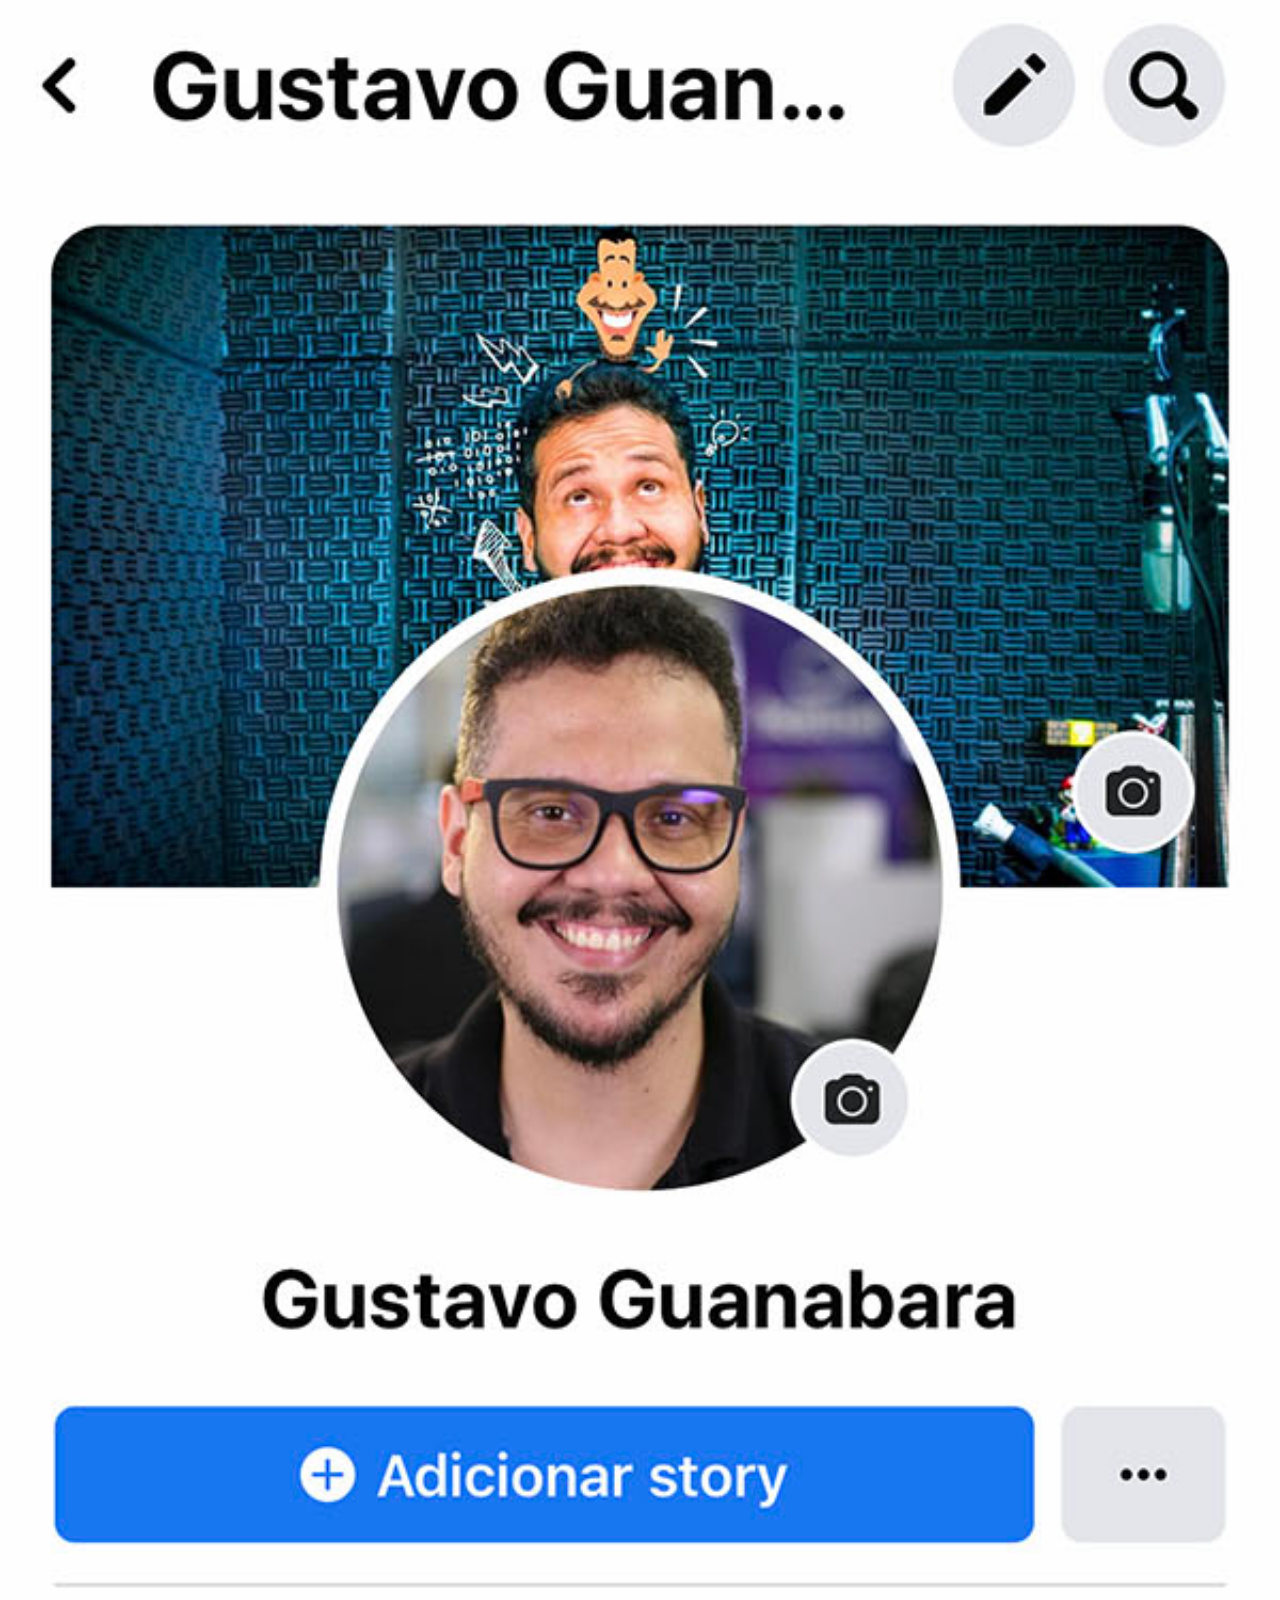
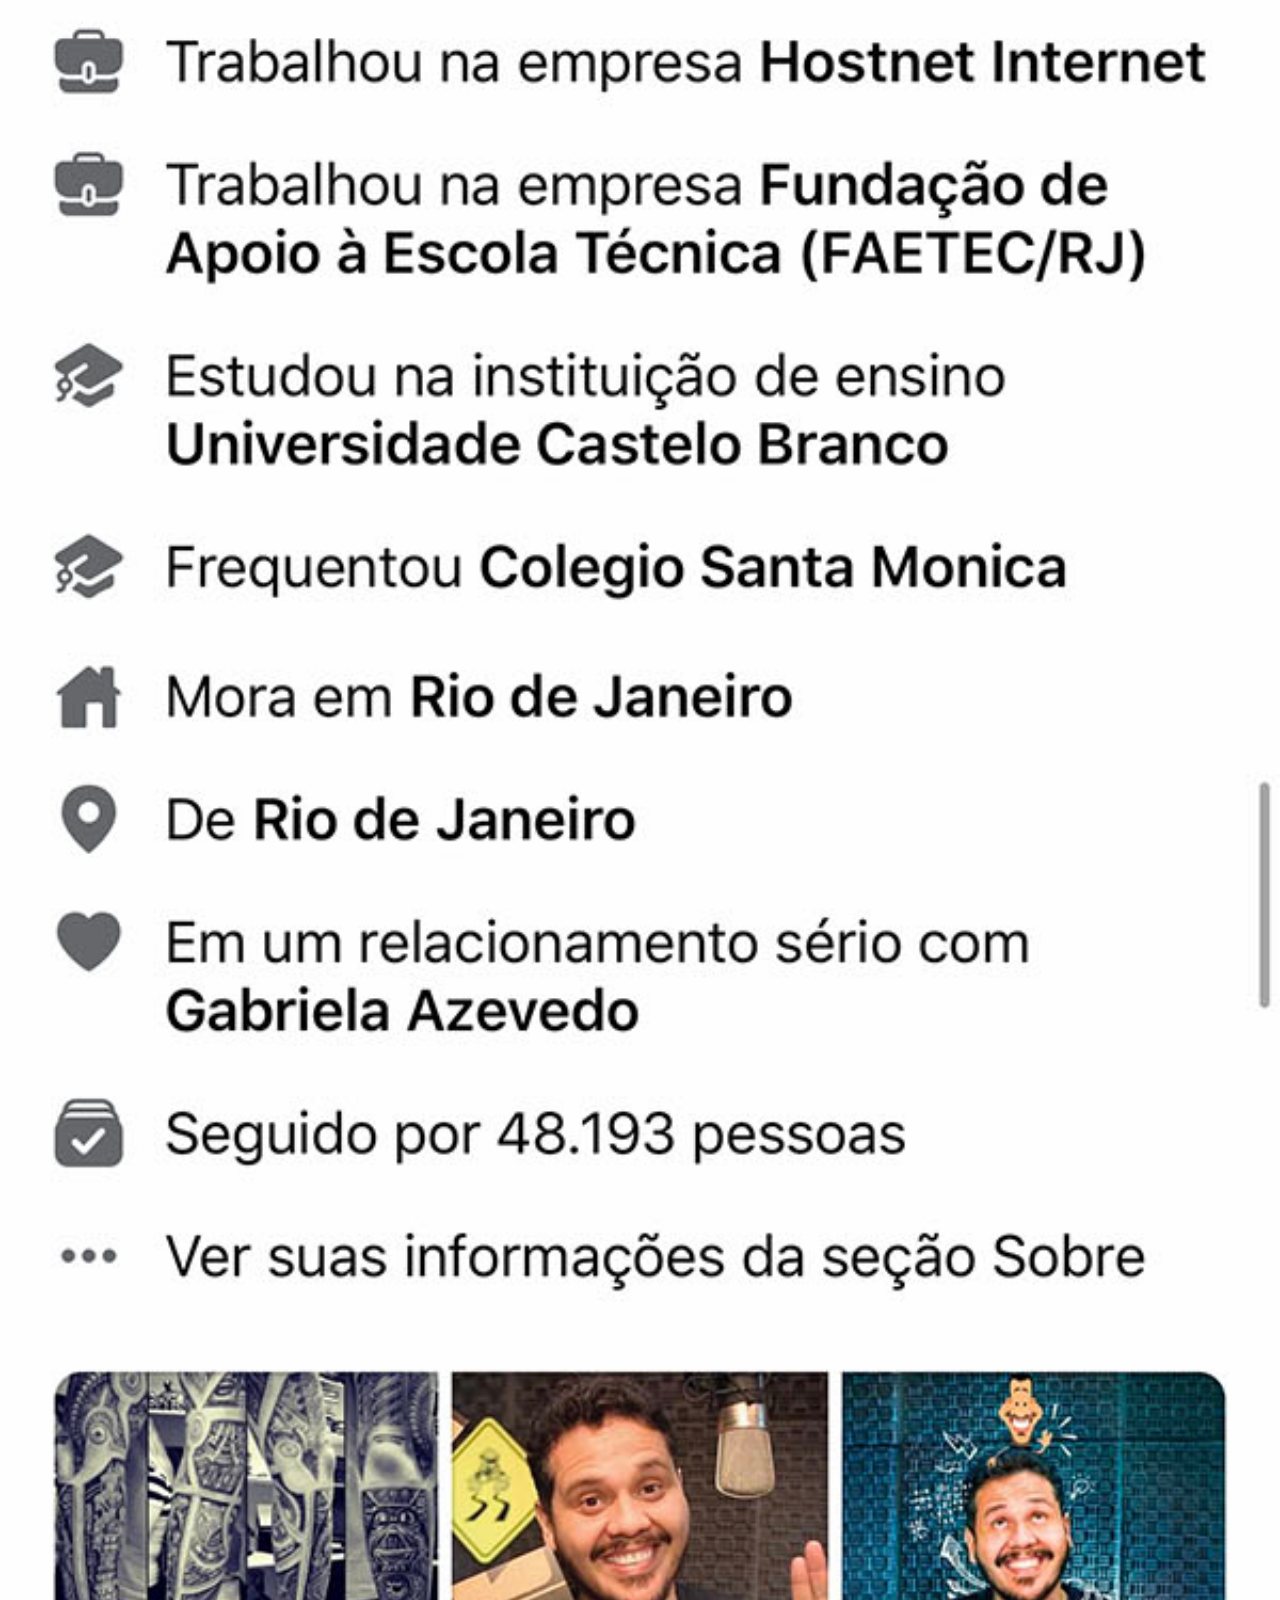
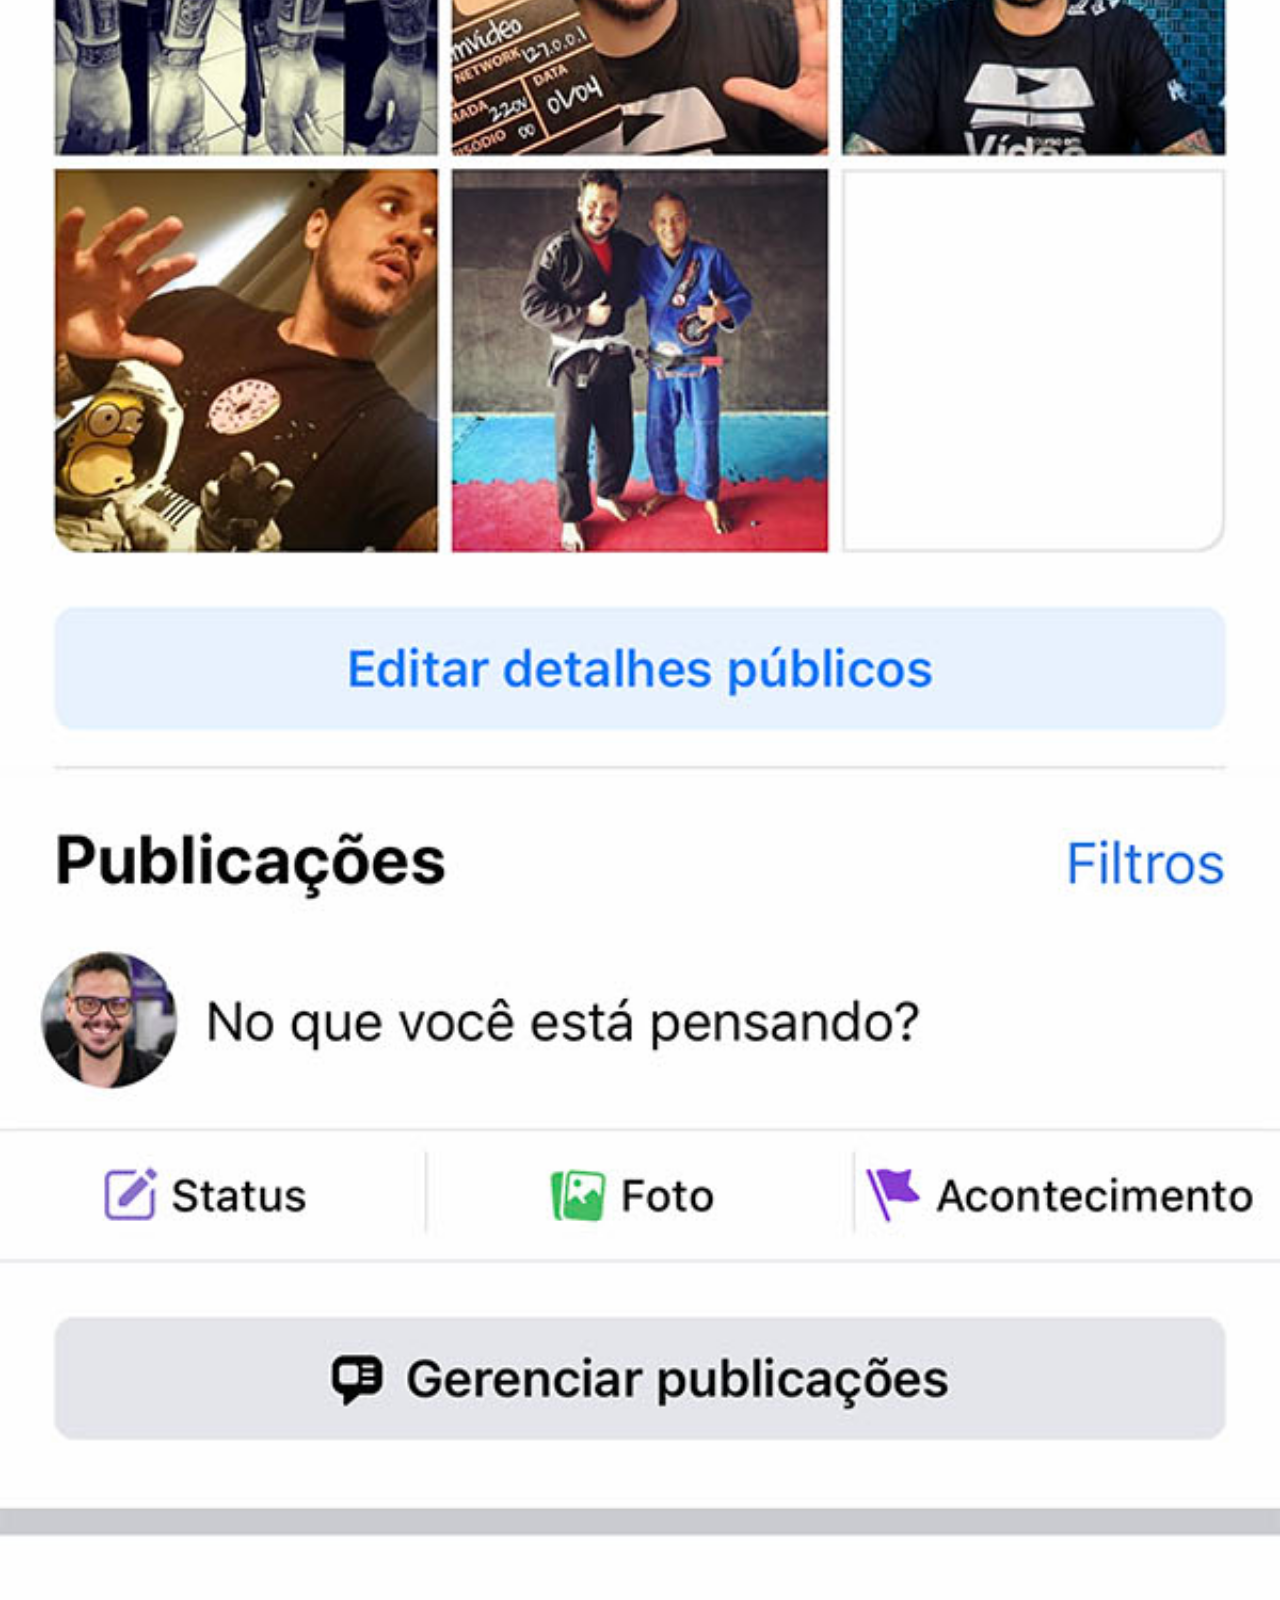
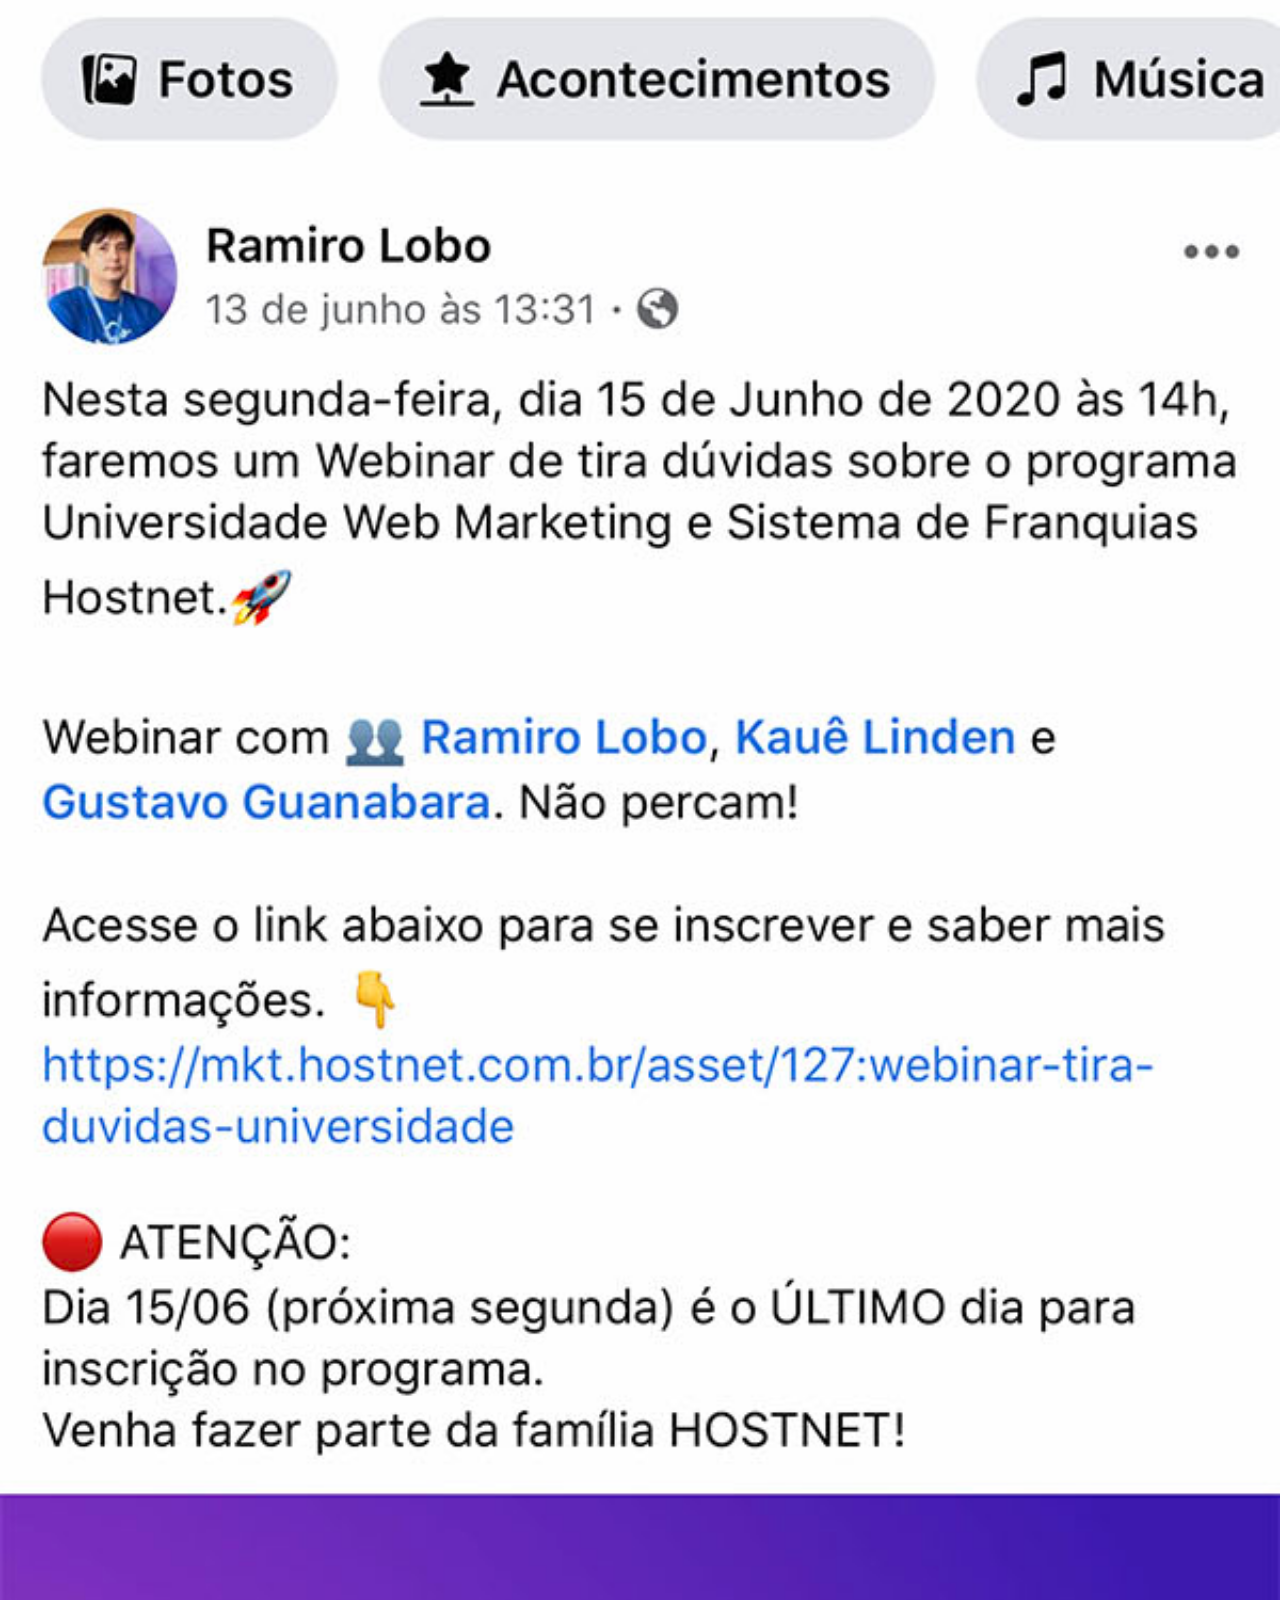
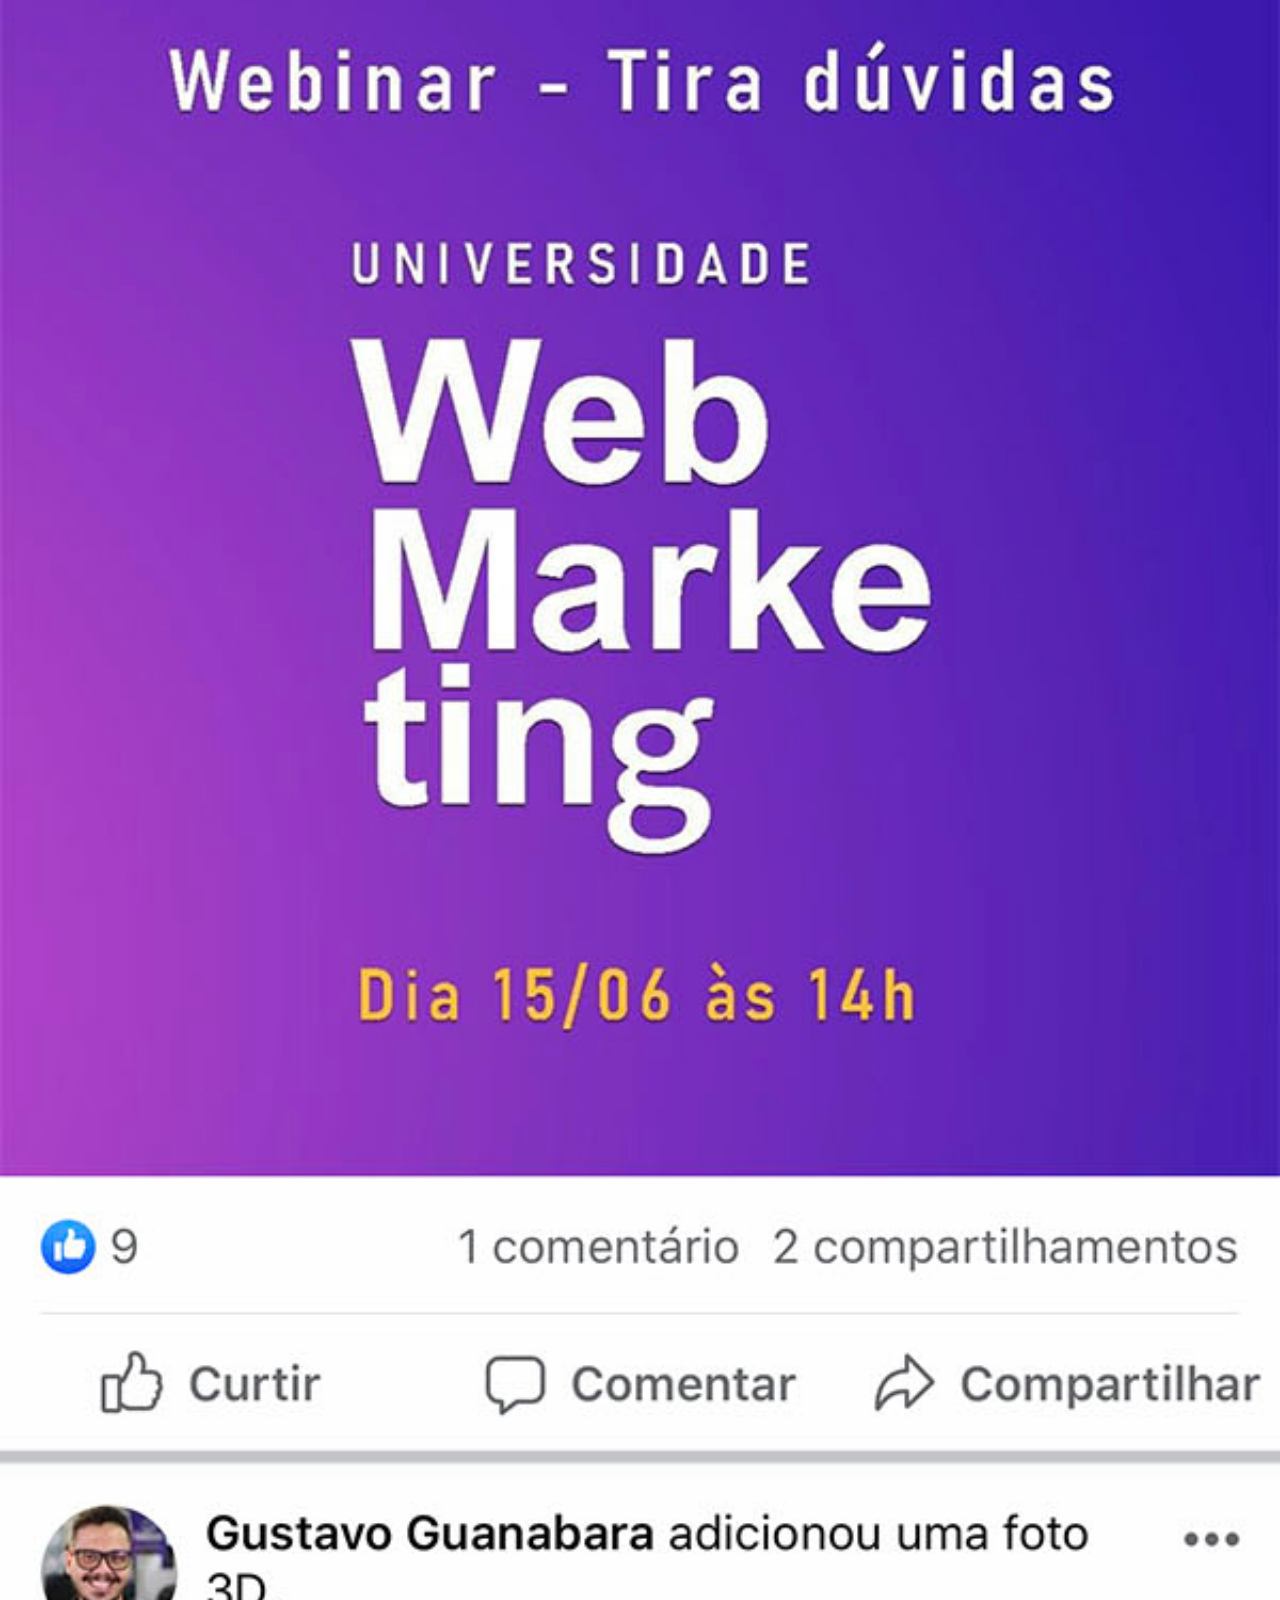
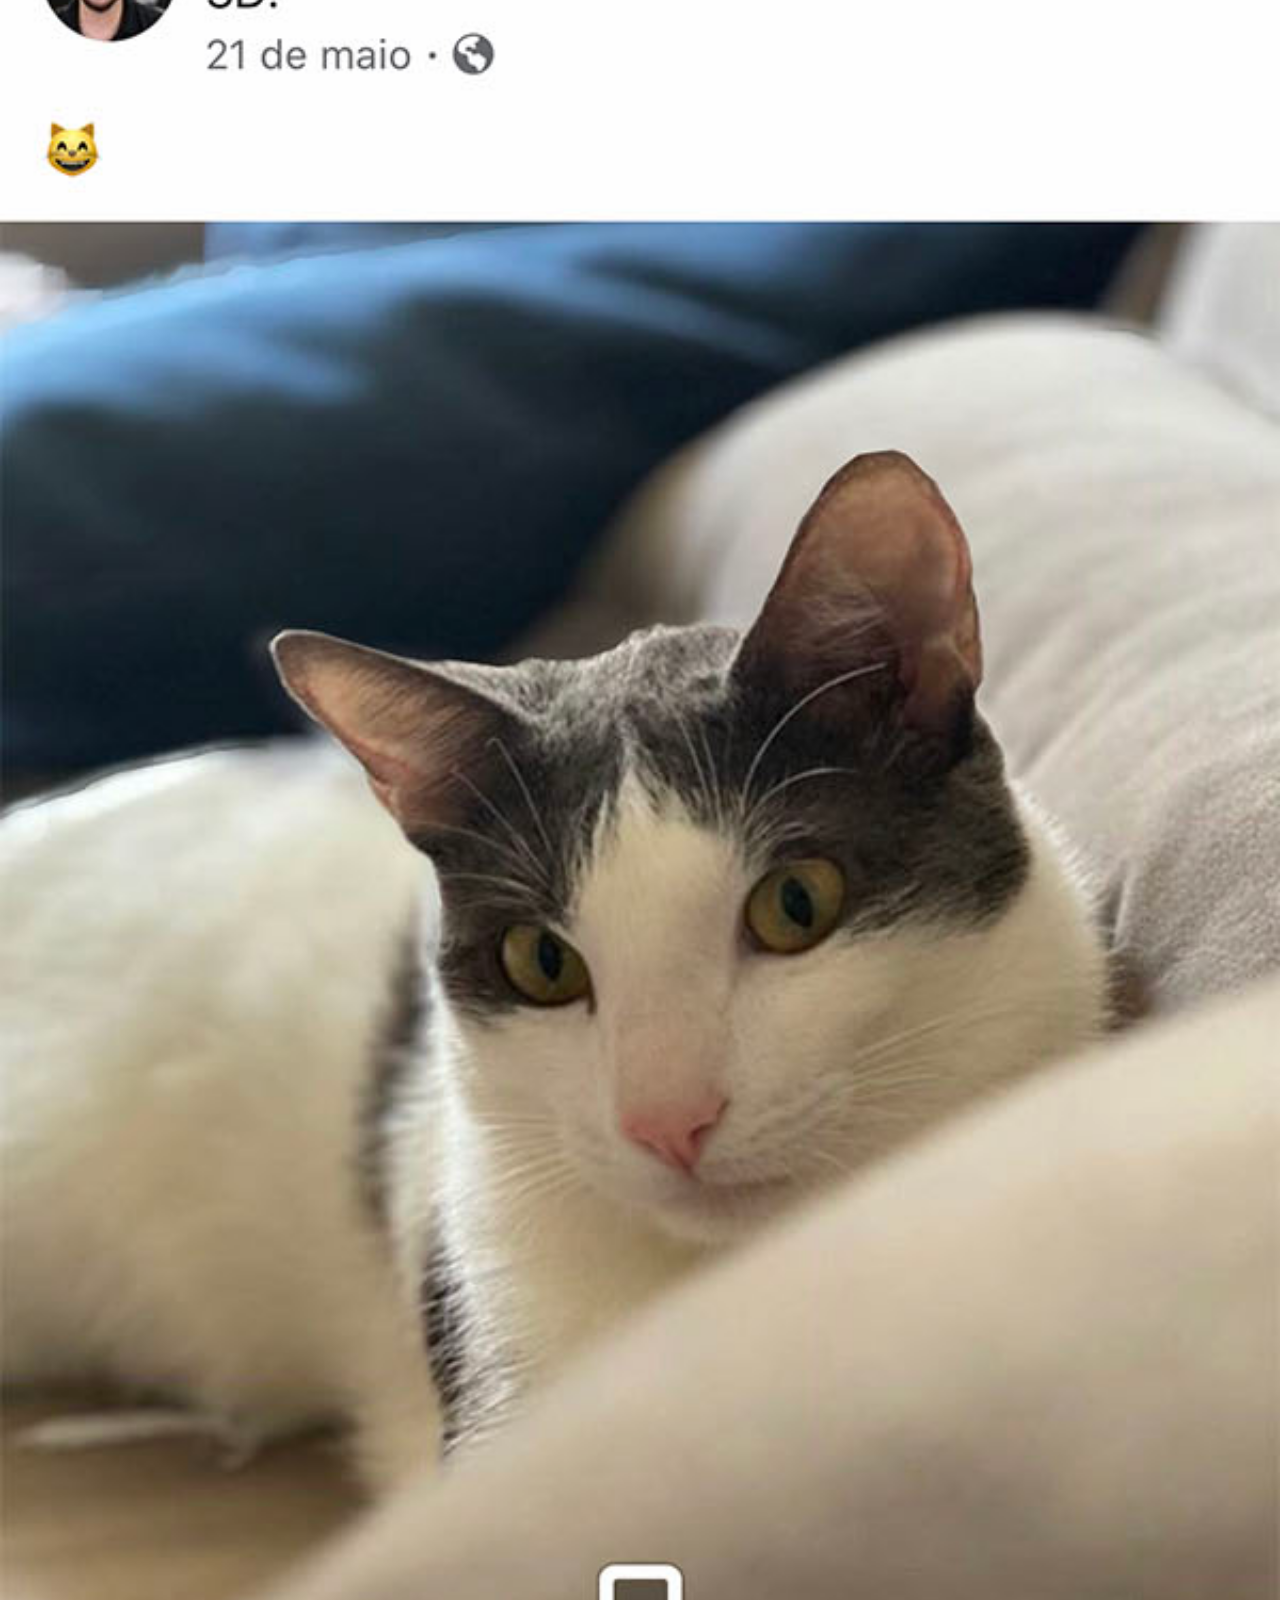
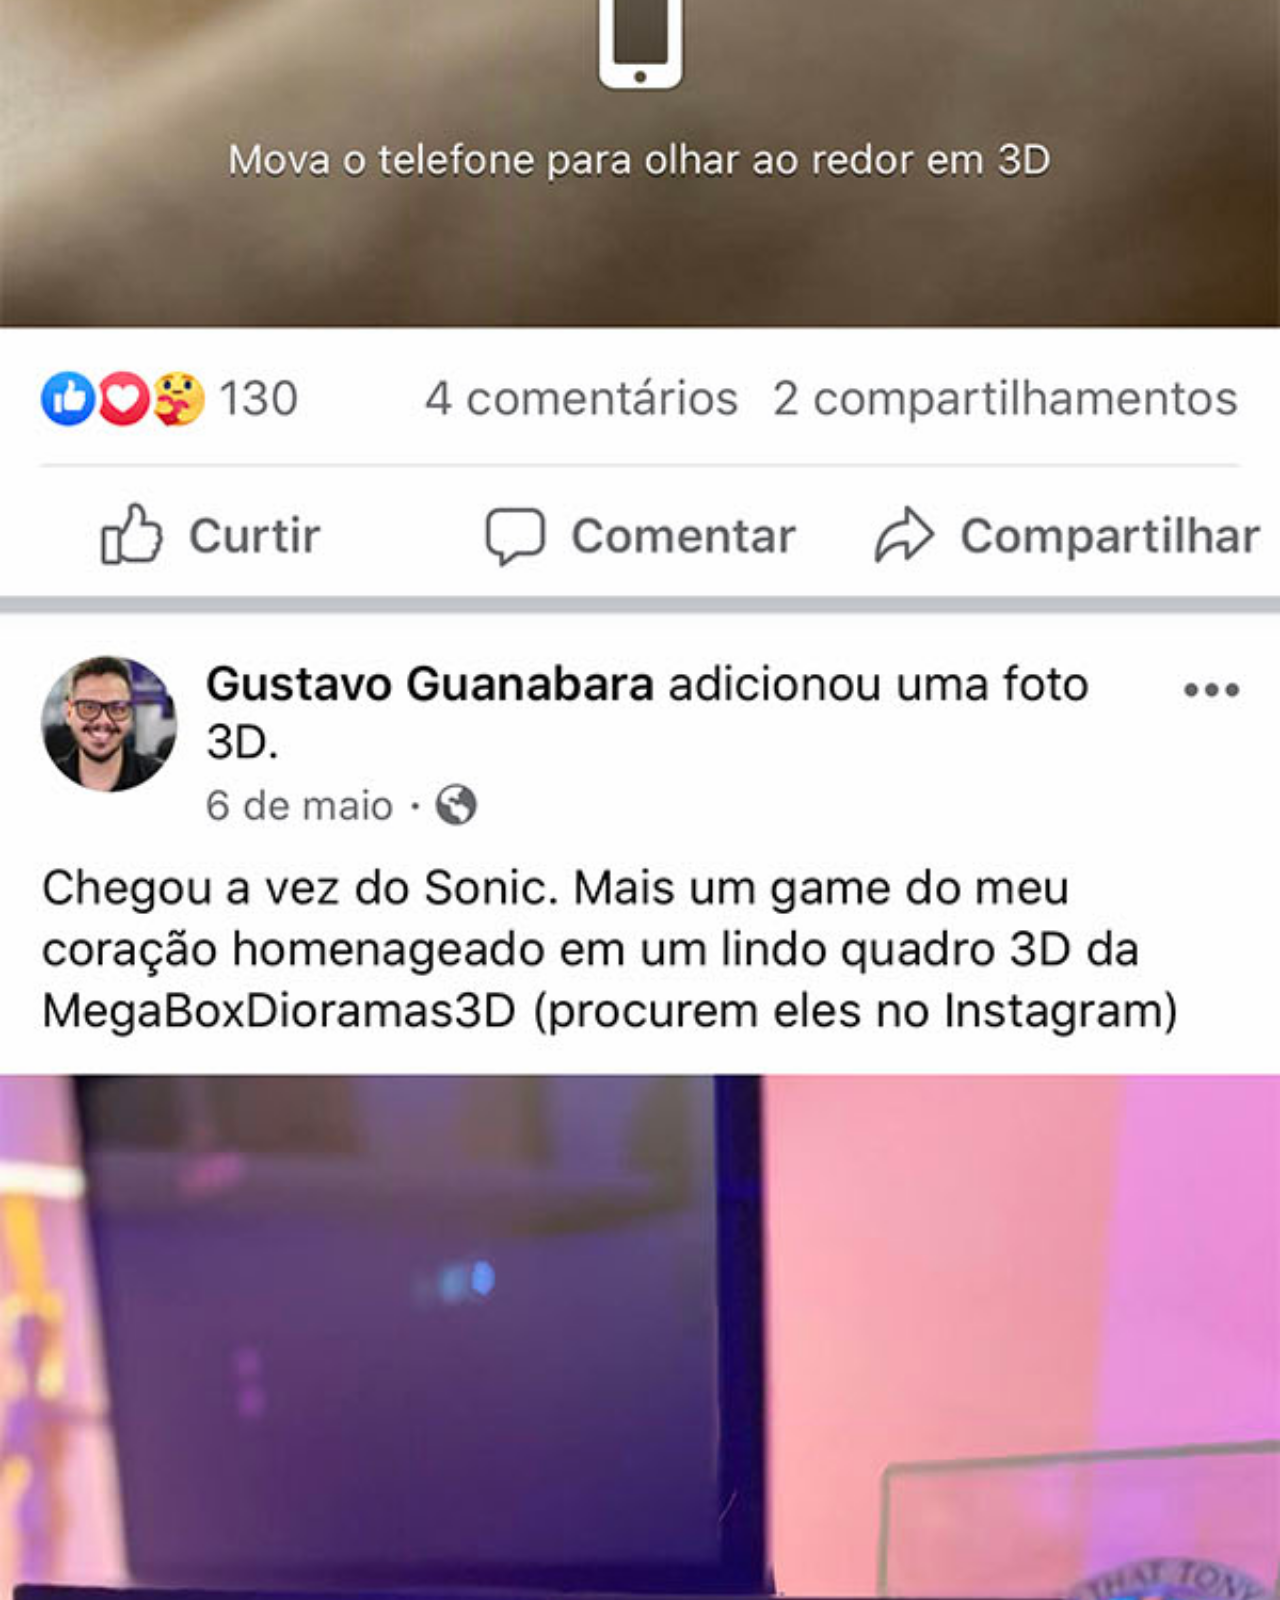
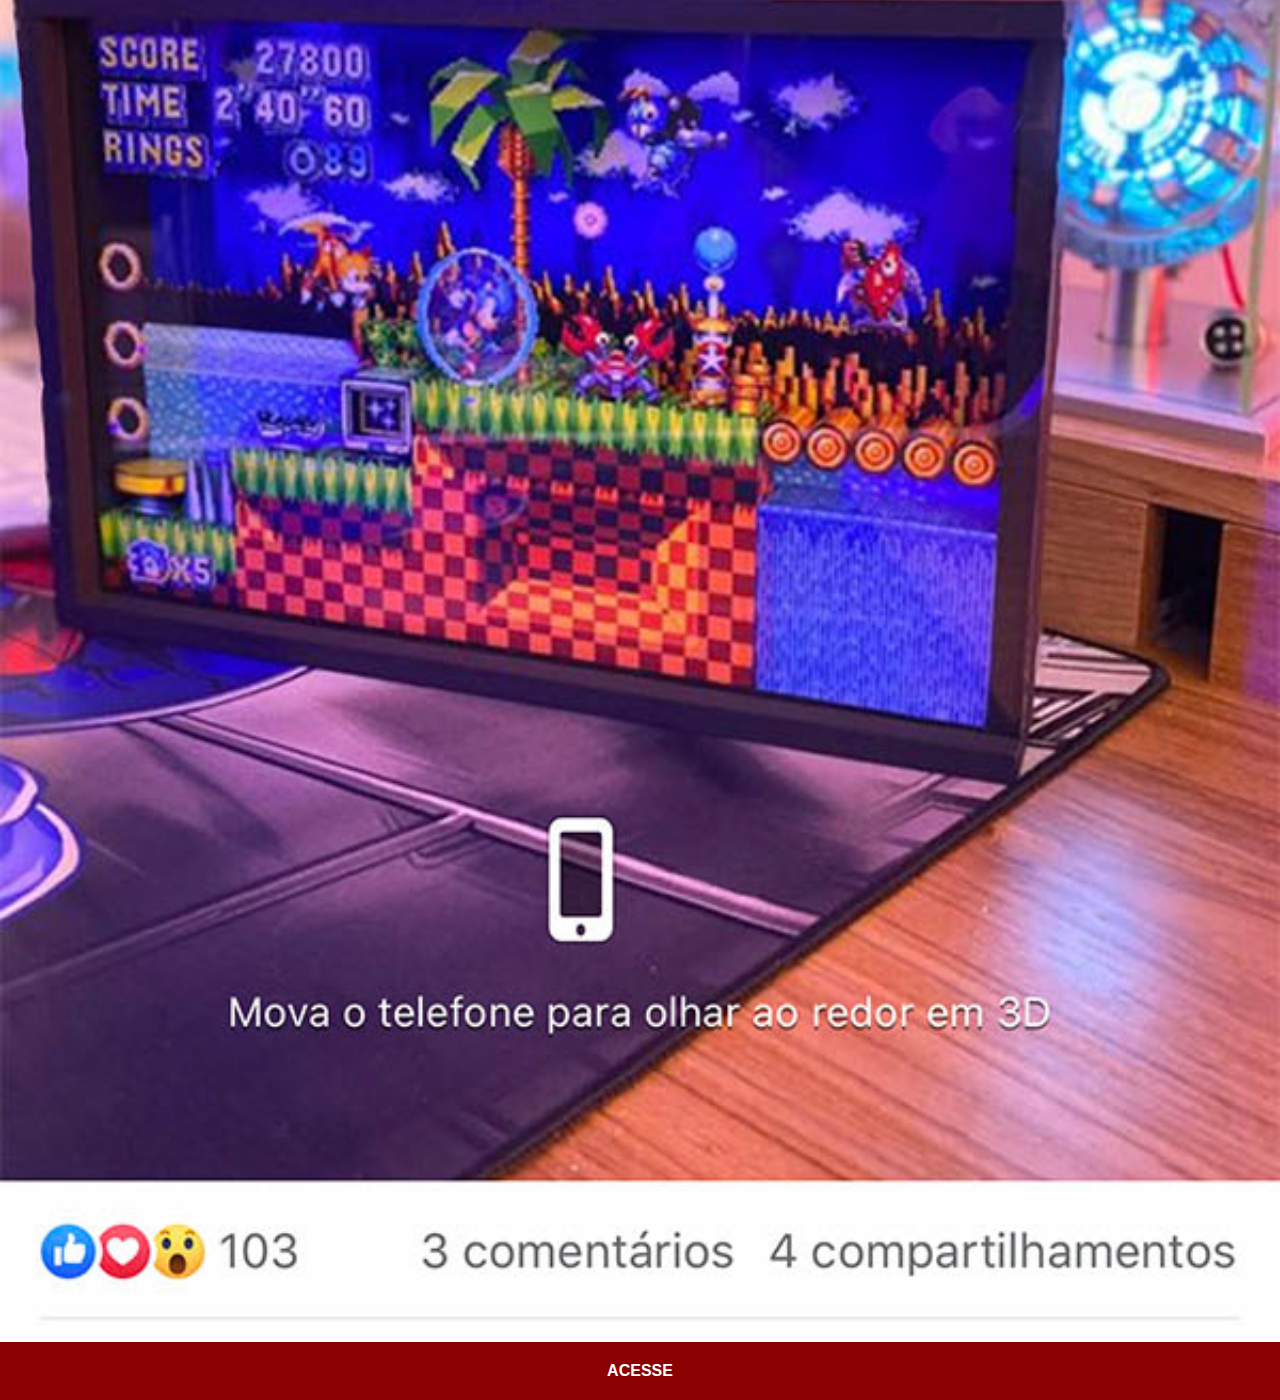
==== facebook.html @ 135561b1 "contatos social" ====
<!DOCTYPE html>
<html lang="pt-br">
<head>
    <meta charset="UTF-8">
    <meta name="viewport" content="width=device-width, initial-scale=1.0">
    <title>Facebook</title>
    <link rel="stylesheet" href="estilos/social.css">
</head>
<body>
    <img src="imagens/tela-facebook.jpg" alt="Facebook">
    <a href="https://www.facebook.com/max.peres.1029/" target="_blank">ACESSE</a>
</body>
</html>
---- estilos/social.css ----
@charset "UTF-8";

* {
    margin: 0px;
    padding: 0px;
    font-family: Arial, Helvetica, sans-serif;

}

::-webkit-scrollbar {
    width: 0px;
    height: 0px;
}

img {
    width: 100vw;
}
a {
    display: block;
    background-color: darkred;
    color: white;
    padding: 20px;
    text-align: center;
    font-weight: bolder;
    text-decoration: none;
}
a:hover {
    background-color: red;
}
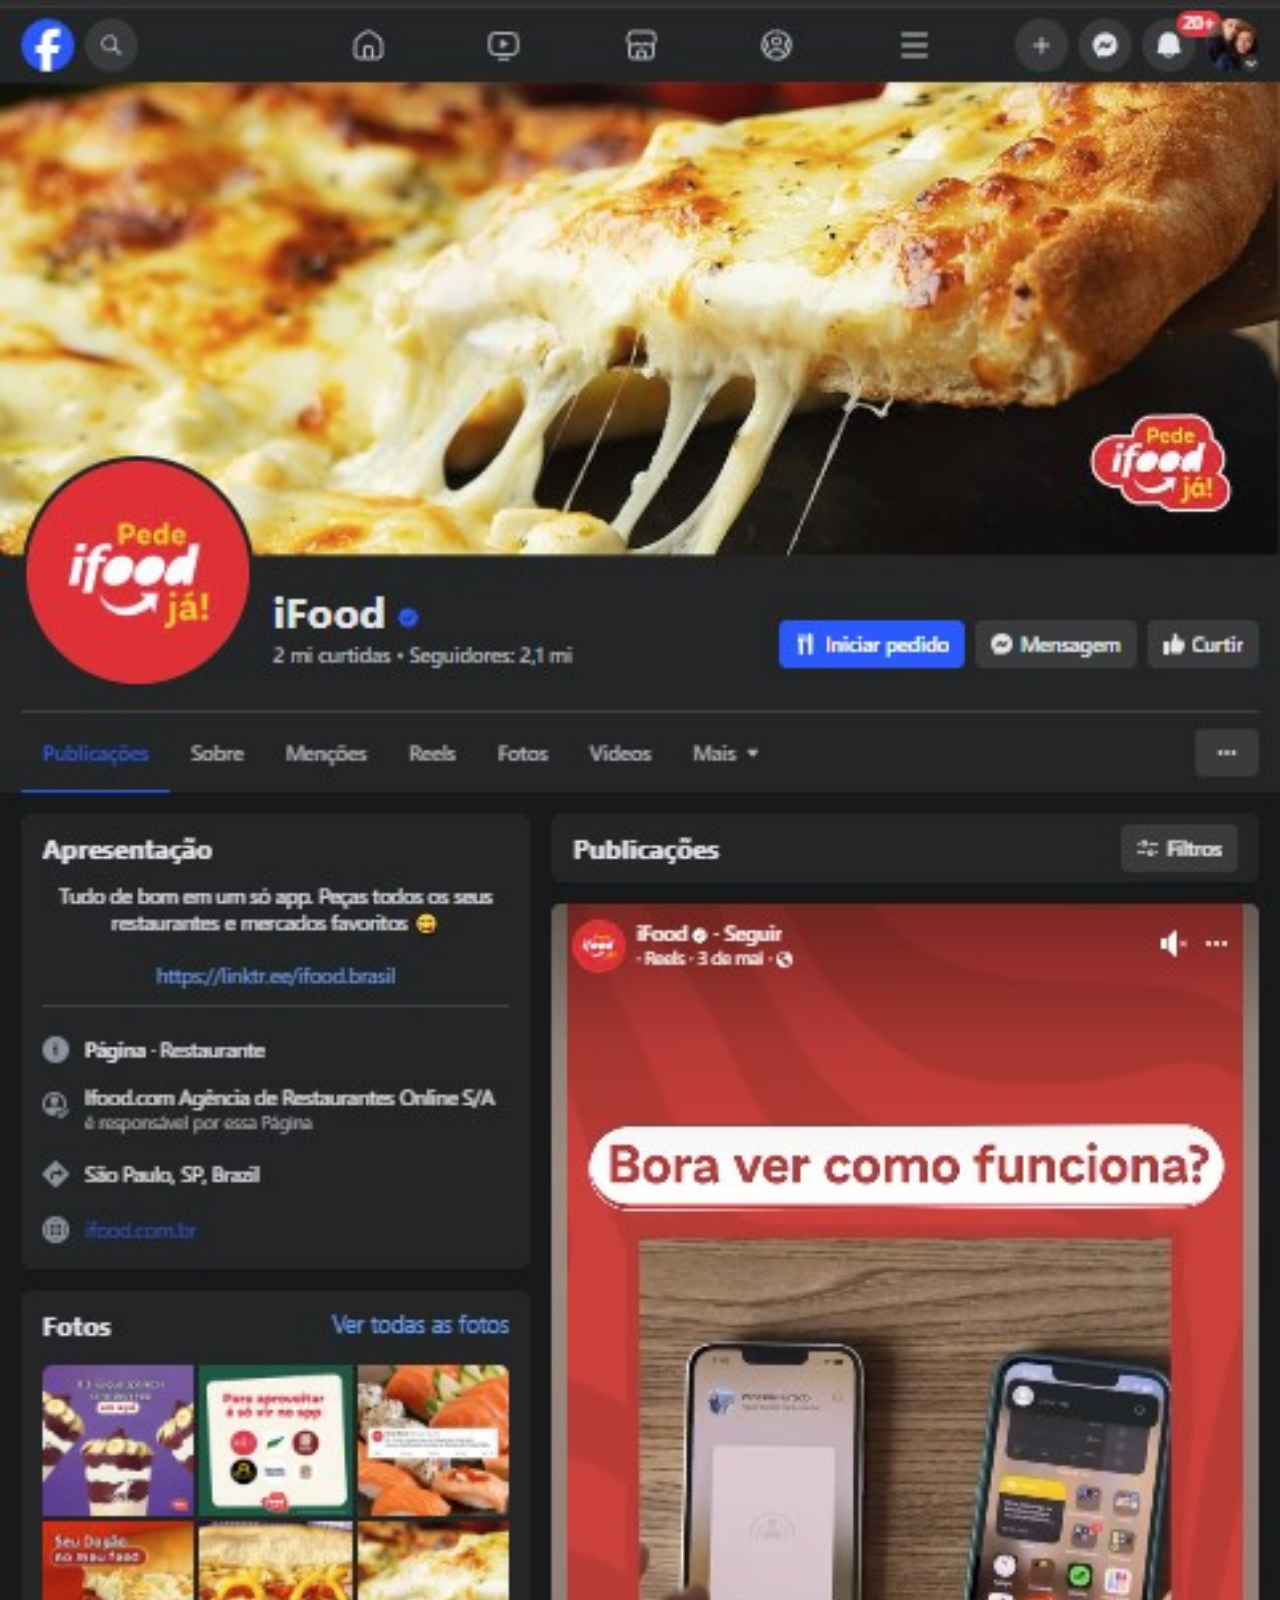
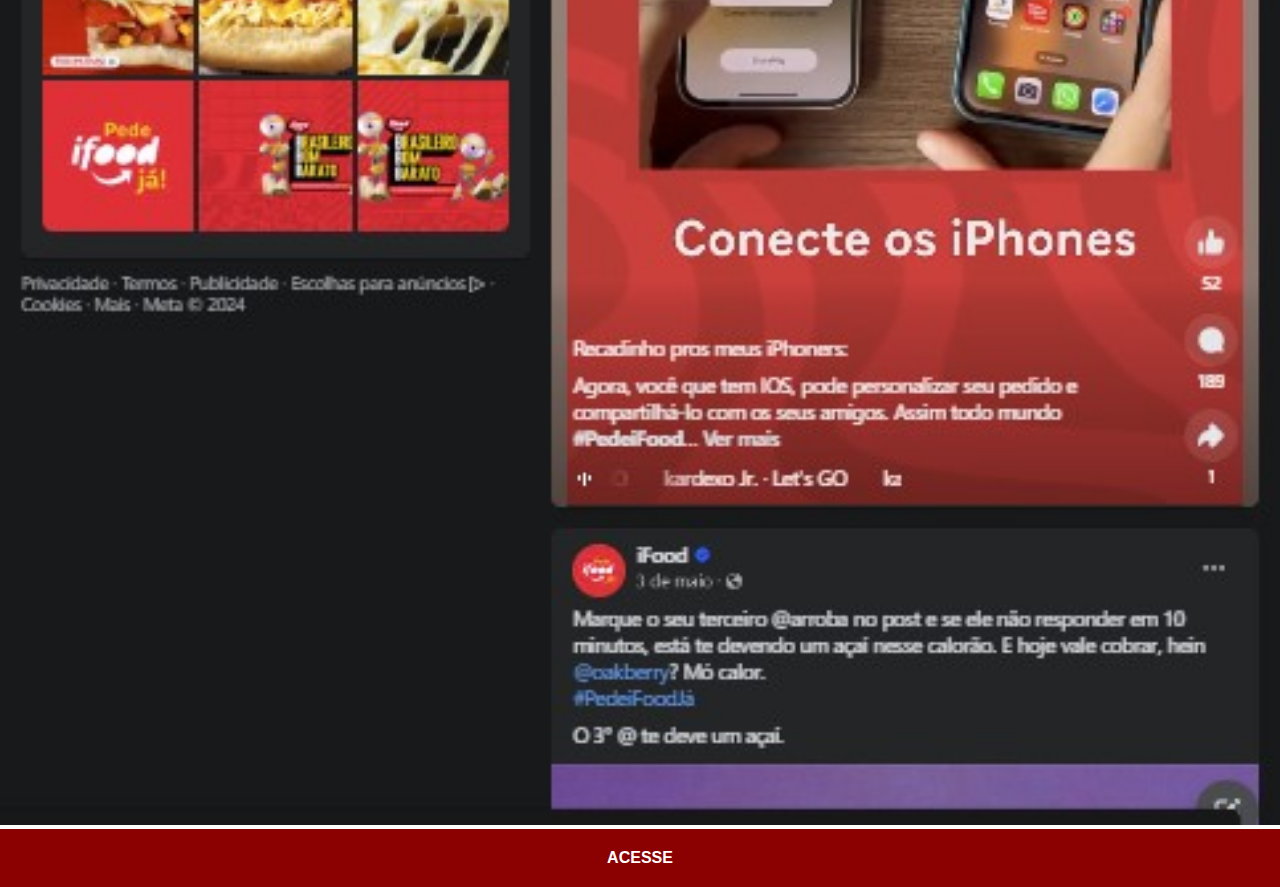
==== commit dbc8d58a: "atualização links" ====
--- a/facebook.html
+++ b/facebook.html
@@ -8,6 +8,6 @@
 </head>
 <body>
     <img src="imagens/tela-facebook.jpg" alt="Facebook">
-    <a href="https://www.facebook.com/max.peres.1029/" target="_blank">ACESSE</a>
+    <a href="https://www.facebook.com/iFood" target="_blank">ACESSE</a>
 </body>
 </html>